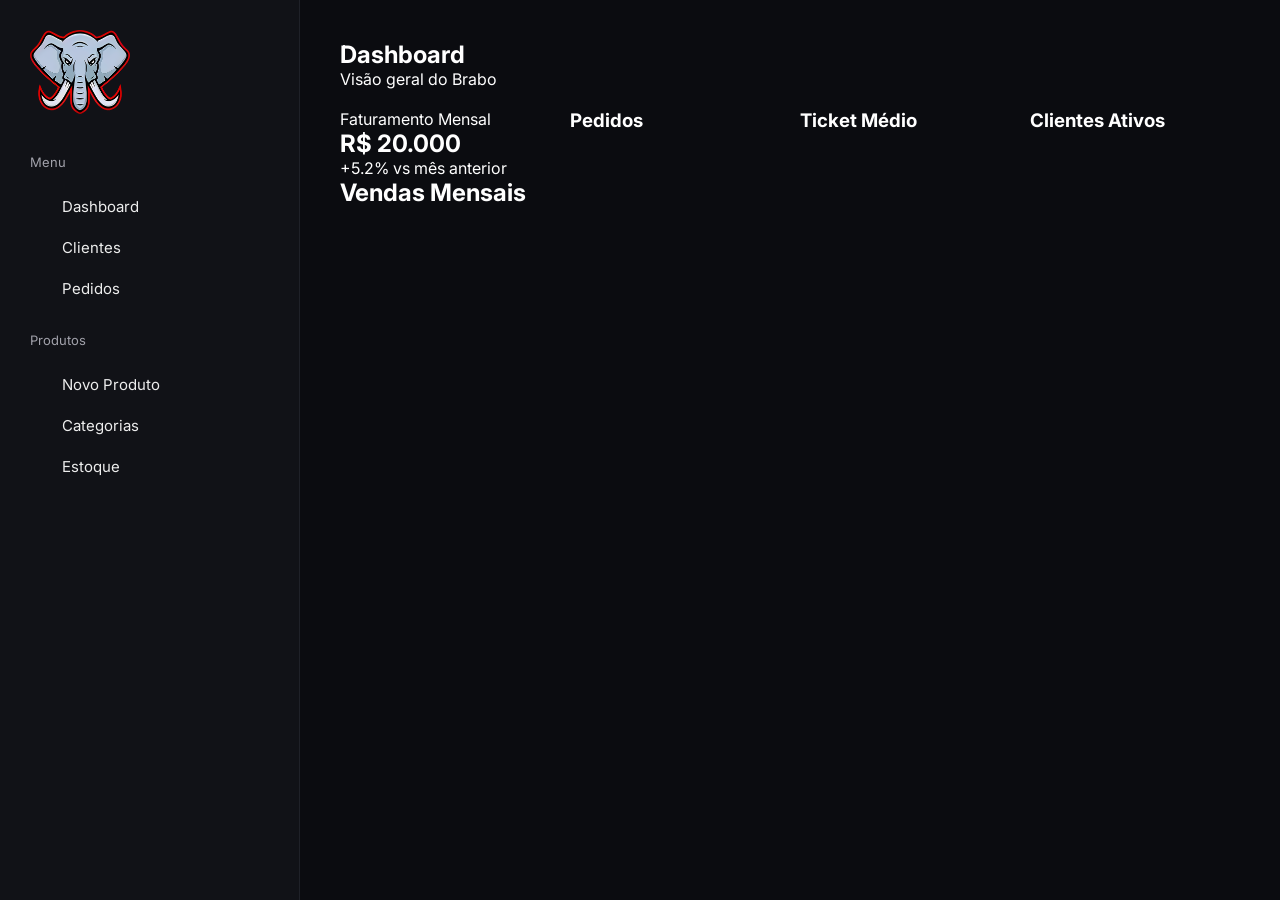
==== index.html @ 4aa59b55 "estrutura do menu" ====
<!DOCTYPE html>
<html lang="pt-br">
<head>
    <meta charset="UTF-8">
    <meta name="viewport" content="width=device-width, initial-scale=1.0">
    <link rel="stylesheet" href="/css/style.css">
    <link rel='stylesheet' href='https://cdn-uicons.flaticon.com/2.1.0/uicons-regular-rounded/css/uicons-regular-rounded.css'>

    <script src="/js/main.js" defer></script>
    <title>Dashboard</title>
</head>
<body>
    <aside class="menu">
        <div class="Logo">
          <img src="/assets/img/logo.png" alt="Brabo logo, company brand symbol for the wholesale admin dashboard"
        </div>
        <nav>
            <h3>Menu</h3>
            <ul>
            <li><a href="Dashboard.html"><i class="fi fi-rr-apps"></i>Dashboard</a></li>
            <li><a href="Clientes.html"><i class="fi fi-rr-users"></i>Clientes</a></li>
            <li><a href="Pedidos.html"><i class="fi fi-rr-shopping-cart">
            </i>Pedidos</a></li>
            </ul>
        </nav>
        <nav>
            <h3>Produtos</h3>
            <ul>
                <li><a href="Novo Produto.html"><i class="fi fi-rr-add"></i>Novo Produto</a></li>
                <li><a href="Coleções.html"><i class="fi fi-rr-book-open-cover"></i>Categorias</a></li>
                <li><a href="Estoque.html"><i class="fi fi-rr-home-location-alt"></i>Estoque</a></li>
            </ul>
        </nav>
    </aside>
    
    <main>
        <header>
            <h2>Dashboard</h2>
            <p>Visão geral do Brabo</p>
     </header>
         <section class="cards-grid">
             <article class="card">
                <div class="card-header">
                    <span class="card-title">Faturamento Mensal<span>
                        <i class="fi fi-rr-dollar"></i>
                    </div>
                    <div class="card-body">
                        <h2 class="card-value">R$ 20.000</h2>
                        <span class="card-status"> +5.2% vs mês anterior</span>
                    </div>
            
                </article> <!-- O card do faturamento -->
                
                <article class="Card">
                    <h3><span>Pedidos</span></h3>
                </article> <!-- O Card do total de pedidos--> 

                <article class="Card">
                    <h3><span>Ticket Médio</span></h3>
                </article>  <!--O Card do Ticket Médio-->

                <article class="Card">
                    <h3><span>Clientes Ativos</span></h3>
                </article> <!--Card dos Clientes ativos-->
            </section>
         
            <section class="grafico-container">
                <h2>Vendas Mensais</h2>
                <div>

                </div>
            </section>
    </main>
</body>
</html>
---- css/style.css ----
@import url('https://fonts.googleapis.com/css2?family=IBM+Plex+Mono:ital,wght@0,100;0,200;0,300;0,400;0,500;0,600;0,700;1,100;1,200;1,300;1,400;1,500;1,600;1,700&family=Inter:ital,opsz,wght@0,14..32,100..900;1,14..32,100..900&display=swap');


  :root {
  /* Paleta de Cores */
  --cor-primaria: #7F0008;   /* Ex: botões, links */
  --cor-secundaria: ##0D0D0D; /* Ex: texto secundário */
  --cor-fundo: #404040;      /* Ex: fundo da página */
  --cor-texto: #EDEDED;      /* Ex: texto principal */
  --cor-destaque: #28a745 ;   /* Ex: alertas, botões de ação */
  
  /* Espaçamento/Margens (opcional, mas recomendado) */
  --espacamento-padrao: 16px;
}

* {
  margin: 0;
  padding: 0;
  box-sizing: border-box;
  font-family: 'Inter', sans-serif, monospace;
}

body {
  display: flex;
  min-height: 100vh;
  background-color: #0b0c10;
  color: #ffffff;
}

img {
  width: 100px;
  height: auto;
  display: block;
  margin-bottom: 40px;
}
aside {
  width: 300px;
  background-color: #111217;
  border-right: 1px solid #1f2128;
  padding: 30px;
}

aside ul {
  list-style: none;
  margin-bottom: 24px;
}

aside a {
  text-decoration: none;
  color:#EDEDED;
  font-size: 15px;
  display: block;
  padding: 10px 12px;
  border-radius: 6px;
  transition: all 0.2s;
  gap: 12px;
}
aside a i {
  color: #7F0008;
  font-size: 18px;
  padding: 0px 10px;
  align-items: center;
}

aside h3 {
  font-size: small;
  font-weight: 400;
  color:#a1a1aa;
  margin-bottom: 15px;

}

li:hover {
  background-color:#1f2128;
  border-radius: 10px;
  color: white;

}

main {
  flex: 1;
  padding: 40px;
}

.cards-grid {
  display: grid;
  grid-template-columns: repeat(4, 1fr);
  gap: 20px;
  margin-top: 20px;
}

.
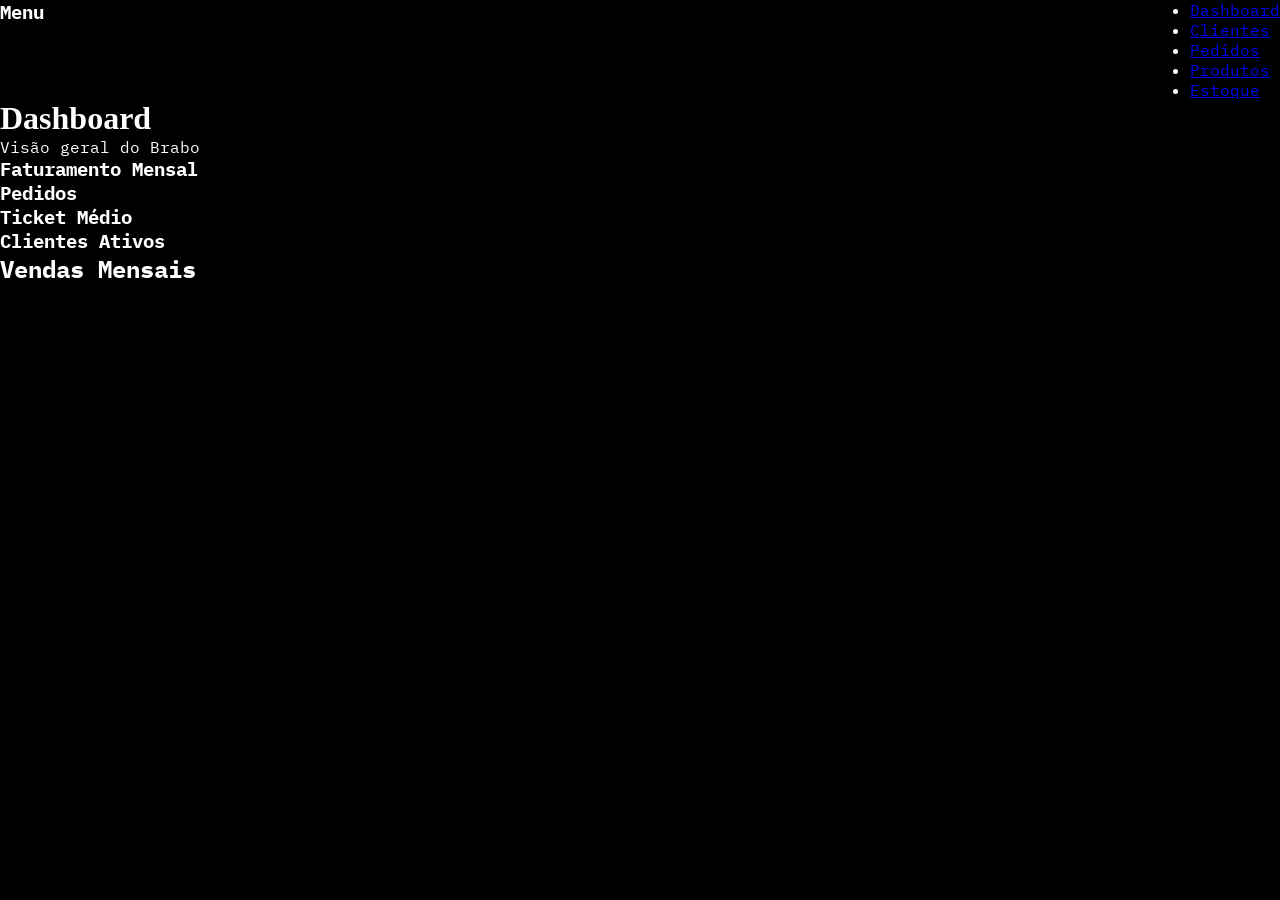
==== commit 43980750: "att" ====
--- a/index.html
+++ b/index.html
@@ -4,51 +4,33 @@
     <meta charset="UTF-8">
     <meta name="viewport" content="width=device-width, initial-scale=1.0">
     <link rel="stylesheet" href="/css/style.css">
-    <link rel='stylesheet' href='https://cdn-uicons.flaticon.com/2.1.0/uicons-regular-rounded/css/uicons-regular-rounded.css'>
-
     <script src="/js/main.js" defer></script>
     <title>Dashboard</title>
 </head>
 <body>
-    <aside class="menu">
-        <div class="Logo">
-          <img src="/assets/img/logo.png" alt="Brabo logo, company brand symbol for the wholesale admin dashboard"
+    <aside>
+        <div class="Logo" src="/assets/img/logo.png" alt="Logo">
+
         </div>
         <nav>
             <h3>Menu</h3>
             <ul>
-            <li><a href="Dashboard.html"><i class="fi fi-rr-apps"></i>Dashboard</a></li>
-            <li><a href="Clientes.html"><i class="fi fi-rr-users"></i>Clientes</a></li>
-            <li><a href="Pedidos.html"><i class="fi fi-rr-shopping-cart">
-            </i>Pedidos</a></li>
-            </ul>
-        </nav>
-        <nav>
-            <h3>Produtos</h3>
-            <ul>
-                <li><a href="Novo Produto.html"><i class="fi fi-rr-add"></i>Novo Produto</a></li>
-                <li><a href="Coleções.html"><i class="fi fi-rr-book-open-cover"></i>Categorias</a></li>
-                <li><a href="Estoque.html"><i class="fi fi-rr-home-location-alt"></i>Estoque</a></li>
+            <li><a href="Dashboard.html">Dashboard</a></li>
+            <li><a href="Clientes.html">Clientes</a></li>
+            <li><a href="Pedidos.html">Pedidos</a></li>
+            <li><a href="Produtos.html">Produtos</a></li>
+            <li><a href="Estoque.html">Estoque</a></li>
             </ul>
         </nav>
     </aside>
-    
     <main>
         <header>
-            <h2>Dashboard</h2>
+            <h1>Dashboard</h1>
             <p>Visão geral do Brabo</p>
-     </header>
-         <section class="cards-grid">
-             <article class="card">
-                <div class="card-header">
-                    <span class="card-title">Faturamento Mensal<span>
-                        <i class="fi fi-rr-dollar"></i>
-                    </div>
-                    <div class="card-body">
-                        <h2 class="card-value">R$ 20.000</h2>
-                        <span class="card-status"> +5.2% vs mês anterior</span>
-                    </div>
-            
+            </header>
+            <section>
+                <article class="Card">
+                    <h3><span>Faturamento Mensal</span></h3>
                 </article> <!-- O card do faturamento -->
                 
                 <article class="Card">
@@ -63,8 +45,7 @@
                     <h3><span>Clientes Ativos</span></h3>
                 </article> <!--Card dos Clientes ativos-->
             </section>
-         
-            <section class="grafico-container">
+            <section>
                 <h2>Vendas Mensais</h2>
                 <div>
 
--- a/css/style.css
+++ b/css/style.css
@@ -2,92 +2,29 @@
 @import url('https://fonts.googleapis.com/css2?family=IBM+Plex+Mono:ital,wght@0,100;0,200;0,300;0,400;0,500;0,600;0,700;1,100;1,200;1,300;1,400;1,500;1,600;1,700&family=Inter:ital,opsz,wght@0,14..32,100..900;1,14..32,100..900&display=swap');
 
 
-  :root {
-  /* Paleta de Cores */
-  --cor-primaria: #7F0008;   /* Ex: botões, links */
-  --cor-secundaria: ##0D0D0D; /* Ex: texto secundário */
-  --cor-fundo: #404040;      /* Ex: fundo da página */
-  --cor-texto: #EDEDED;      /* Ex: texto principal */
-  --cor-destaque: #28a745 ;   /* Ex: alertas, botões de ação */
-  
-  /* Espaçamento/Margens (opcional, mas recomendado) */
-  --espacamento-padrao: 16px;
-}
 
 * {
   margin: 0;
   padding: 0;
   box-sizing: border-box;
-  font-family: 'Inter', sans-serif, monospace;
+  font-family: 'IBM Plex Mono', sans-serif, monospace;
 }
 
 body {
-  display: flex;
-  min-height: 100vh;
-  background-color: #0b0c10;
-  color: #ffffff;
+  background-color: black;
+  color: white;
+}
+div.Logo {
+    width: 100%;
+    height: auto;
+}
+nav {
+    display: flex;
+    justify-content: space-between;
+    
 }
 
-img {
-  width: 100px;
-  height: auto;
-  display: block;
-  margin-bottom: 40px;
-}
-aside {
-  width: 300px;
-  background-color: #111217;
-  border-right: 1px solid #1f2128;
-  padding: 30px;
-}
-
-aside ul {
-  list-style: none;
-  margin-bottom: 24px;
-}
-
-aside a {
-  text-decoration: none;
-  color:#EDEDED;
-  font-size: 15px;
-  display: block;
-  padding: 10px 12px;
-  border-radius: 6px;
-  transition: all 0.2s;
-  gap: 12px;
-}
-aside a i {
-  color: #7F0008;
-  font-size: 18px;
-  padding: 0px 10px;
-  align-items: center;
-}
-
-aside h3 {
-  font-size: small;
-  font-weight: 400;
-  color:#a1a1aa;
-  margin-bottom: 15px;
-
-}
-
-li:hover {
-  background-color:#1f2128;
-  border-radius: 10px;
-  color: white;
-
-}
-
-main {
-  flex: 1;
-  padding: 40px;
-}
-
-.cards-grid {
-  display: grid;
-  grid-template-columns: repeat(4, 1fr);
-  gap: 20px;
-  margin-top: 20px;
-}
-
-. +h1 {
+  font-family: 'IBM Plex Mono';
+  font-weight: 600;
+}
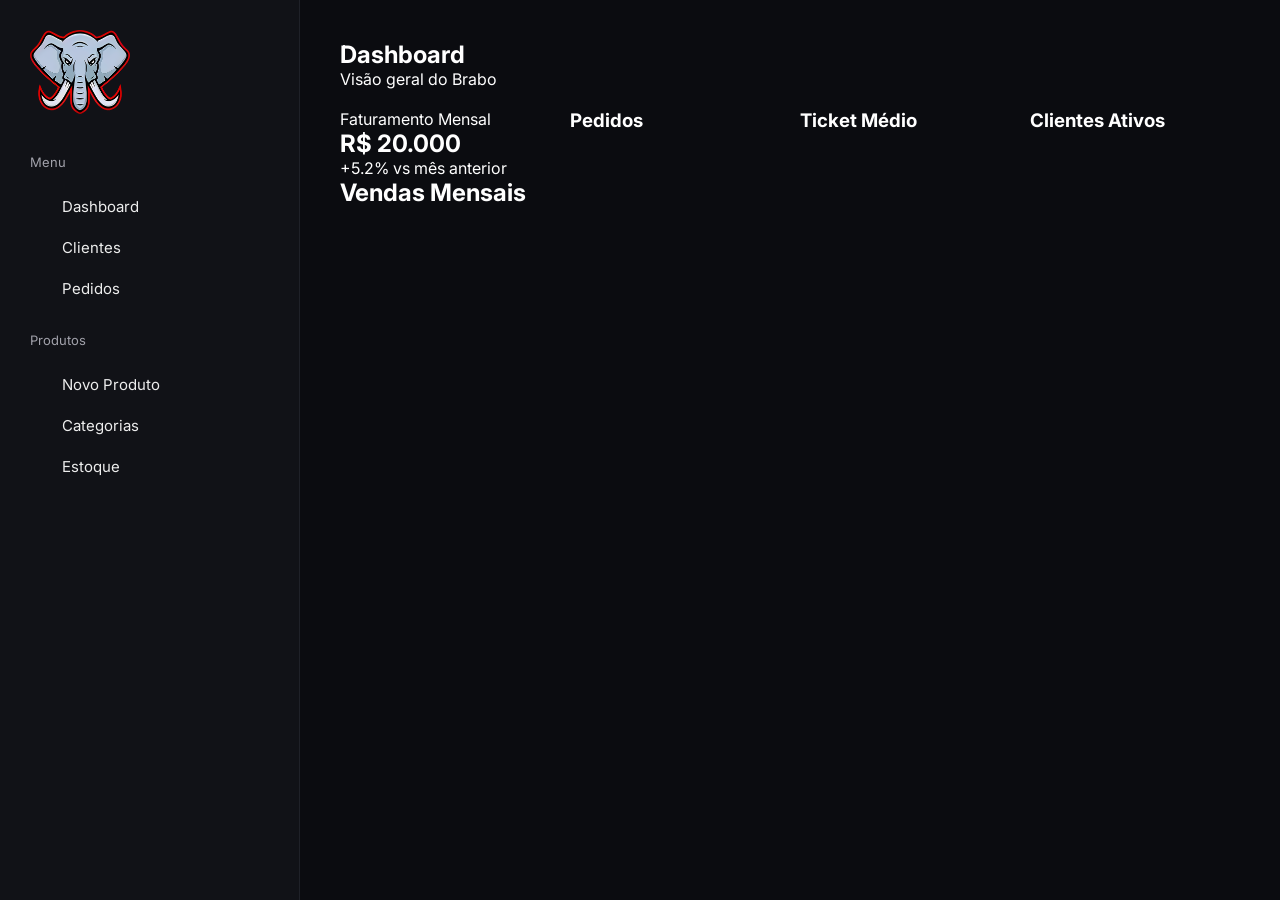
==== commit d9ffdd6c: "Merge branch 'main' of https://github.com/eugarcias/atacado-admin" ====
--- a/index.html
+++ b/index.html
@@ -4,33 +4,51 @@
     <meta charset="UTF-8">
     <meta name="viewport" content="width=device-width, initial-scale=1.0">
     <link rel="stylesheet" href="/css/style.css">
+    <link rel='stylesheet' href='https://cdn-uicons.flaticon.com/2.1.0/uicons-regular-rounded/css/uicons-regular-rounded.css'>
+
     <script src="/js/main.js" defer></script>
     <title>Dashboard</title>
 </head>
 <body>
-    <aside>
-        <div class="Logo" src="/assets/img/logo.png" alt="Logo">
-
+    <aside class="menu">
+        <div class="Logo">
+          <img src="/assets/img/logo.png" alt="Brabo logo, company brand symbol for the wholesale admin dashboard"
         </div>
         <nav>
             <h3>Menu</h3>
             <ul>
-            <li><a href="Dashboard.html">Dashboard</a></li>
-            <li><a href="Clientes.html">Clientes</a></li>
-            <li><a href="Pedidos.html">Pedidos</a></li>
-            <li><a href="Produtos.html">Produtos</a></li>
-            <li><a href="Estoque.html">Estoque</a></li>
+            <li><a href="Dashboard.html"><i class="fi fi-rr-apps"></i>Dashboard</a></li>
+            <li><a href="Clientes.html"><i class="fi fi-rr-users"></i>Clientes</a></li>
+            <li><a href="Pedidos.html"><i class="fi fi-rr-shopping-cart">
+            </i>Pedidos</a></li>
+            </ul>
+        </nav>
+        <nav>
+            <h3>Produtos</h3>
+            <ul>
+                <li><a href="Novo Produto.html"><i class="fi fi-rr-add"></i>Novo Produto</a></li>
+                <li><a href="Coleções.html"><i class="fi fi-rr-book-open-cover"></i>Categorias</a></li>
+                <li><a href="Estoque.html"><i class="fi fi-rr-home-location-alt"></i>Estoque</a></li>
             </ul>
         </nav>
     </aside>
+    
     <main>
         <header>
-            <h1>Dashboard</h1>
+            <h2>Dashboard</h2>
             <p>Visão geral do Brabo</p>
-            </header>
-            <section>
-                <article class="Card">
-                    <h3><span>Faturamento Mensal</span></h3>
+     </header>
+         <section class="cards-grid">
+             <article class="card">
+                <div class="card-header">
+                    <span class="card-title">Faturamento Mensal<span>
+                        <i class="fi fi-rr-dollar"></i>
+                    </div>
+                    <div class="card-body">
+                        <h2 class="card-value">R$ 20.000</h2>
+                        <span class="card-status"> +5.2% vs mês anterior</span>
+                    </div>
+            
                 </article> <!-- O card do faturamento -->
                 
                 <article class="Card">
@@ -45,7 +63,8 @@
                     <h3><span>Clientes Ativos</span></h3>
                 </article> <!--Card dos Clientes ativos-->
             </section>
-            <section>
+         
+            <section class="grafico-container">
                 <h2>Vendas Mensais</h2>
                 <div>
 
--- a/css/style.css
+++ b/css/style.css
@@ -2,29 +2,92 @@
 @import url('https://fonts.googleapis.com/css2?family=IBM+Plex+Mono:ital,wght@0,100;0,200;0,300;0,400;0,500;0,600;0,700;1,100;1,200;1,300;1,400;1,500;1,600;1,700&family=Inter:ital,opsz,wght@0,14..32,100..900;1,14..32,100..900&display=swap');
 
 
+  :root {
+  /* Paleta de Cores */
+  --cor-primaria: #7F0008;   /* Ex: botões, links */
+  --cor-secundaria: ##0D0D0D; /* Ex: texto secundário */
+  --cor-fundo: #404040;      /* Ex: fundo da página */
+  --cor-texto: #EDEDED;      /* Ex: texto principal */
+  --cor-destaque: #28a745 ;   /* Ex: alertas, botões de ação */
+  
+  /* Espaçamento/Margens (opcional, mas recomendado) */
+  --espacamento-padrao: 16px;
+}
 
 * {
   margin: 0;
   padding: 0;
   box-sizing: border-box;
-  font-family: 'IBM Plex Mono', sans-serif, monospace;
+  font-family: 'Inter', sans-serif, monospace;
 }
 
 body {
-  background-color: black;
-  color: white;
-}
-div.Logo {
-    width: 100%;
-    height: auto;
-}
-nav {
-    display: flex;
-    justify-content: space-between;
-    
+  display: flex;
+  min-height: 100vh;
+  background-color: #0b0c10;
+  color: #ffffff;
 }
 
-h1 {
-  font-family: 'IBM Plex Mono';
-  font-weight: 600;
-}+img {
+  width: 100px;
+  height: auto;
+  display: block;
+  margin-bottom: 40px;
+}
+aside {
+  width: 300px;
+  background-color: #111217;
+  border-right: 1px solid #1f2128;
+  padding: 30px;
+}
+
+aside ul {
+  list-style: none;
+  margin-bottom: 24px;
+}
+
+aside a {
+  text-decoration: none;
+  color:#EDEDED;
+  font-size: 15px;
+  display: block;
+  padding: 10px 12px;
+  border-radius: 6px;
+  transition: all 0.2s;
+  gap: 12px;
+}
+aside a i {
+  color: #7F0008;
+  font-size: 18px;
+  padding: 0px 10px;
+  align-items: center;
+}
+
+aside h3 {
+  font-size: small;
+  font-weight: 400;
+  color:#a1a1aa;
+  margin-bottom: 15px;
+
+}
+
+li:hover {
+  background-color:#1f2128;
+  border-radius: 10px;
+  color: white;
+
+}
+
+main {
+  flex: 1;
+  padding: 40px;
+}
+
+.cards-grid {
+  display: grid;
+  grid-template-columns: repeat(4, 1fr);
+  gap: 20px;
+  margin-top: 20px;
+}
+
+. 
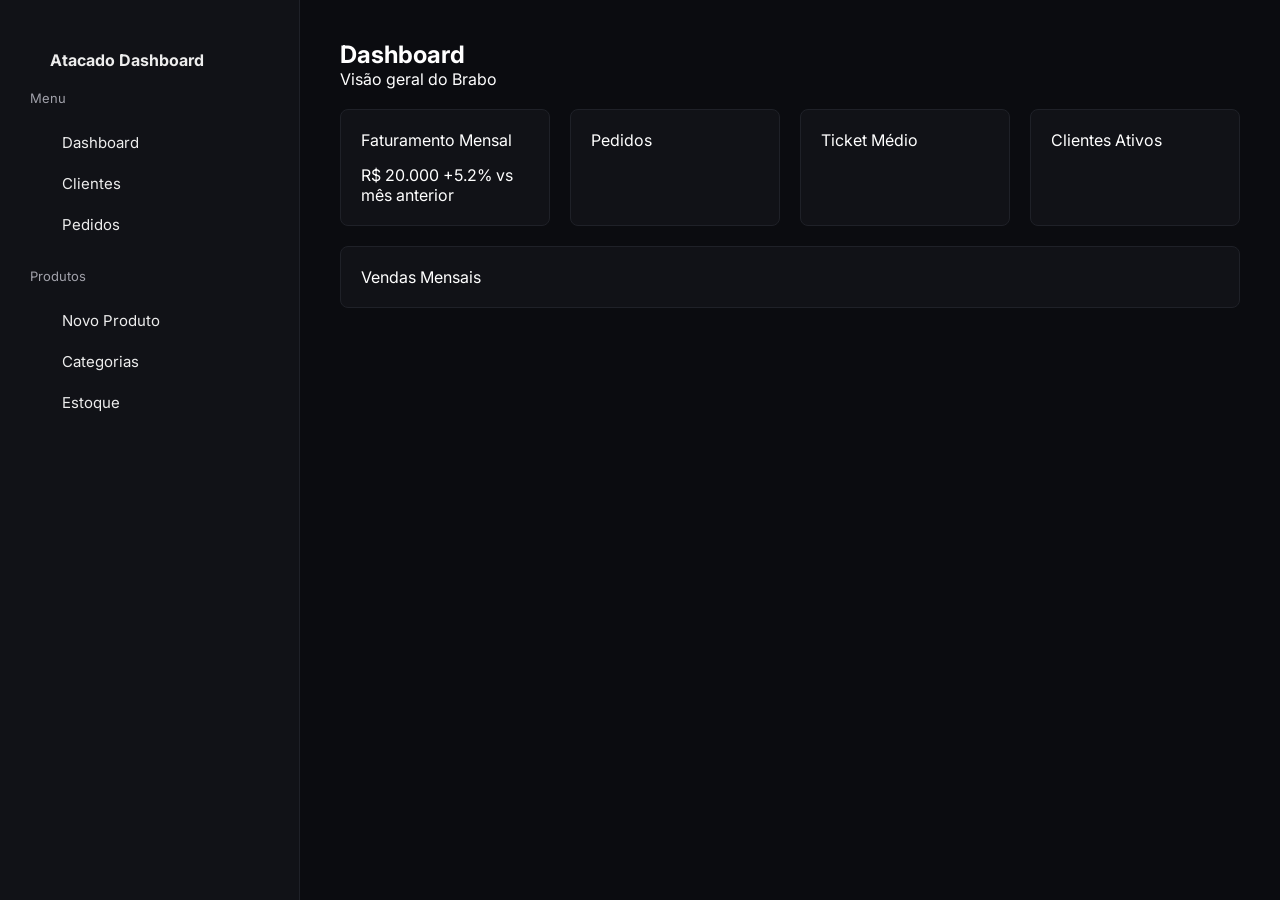
==== commit 7477576c: "estruturando o grid estruturando o grid layout do painel da dashboard do adm" ====
--- a/index.html
+++ b/index.html
@@ -11,8 +11,8 @@
 </head>
 <body>
     <aside class="menu">
-        <div class="Logo">
-          <img src="/assets/img/logo.png" alt="Brabo logo, company brand symbol for the wholesale admin dashboard"
+        <div class="Logoo">
+        <h1 class="Logo">Atacado Dashboard</h1>
         </div>
         <nav>
             <h3>Menu</h3>
@@ -45,29 +45,38 @@
                         <i class="fi fi-rr-dollar"></i>
                     </div>
                     <div class="card-body">
-                        <h2 class="card-value">R$ 20.000</h2>
+                        <span class="card-value">R$ 20.000</span>
                         <span class="card-status"> +5.2% vs mês anterior</span>
                     </div>
             
-                </article> <!-- O card do faturamento -->
+                </article> 
                 
-                <article class="Card">
-                    <h3><span>Pedidos</span></h3>
-                </article> <!-- O Card do total de pedidos--> 
+                <article class="card">
+                    <div class="card-header">
+                    <span class="card-title">Pedidos</span>
+                    <i class="fi fi-rr-shopping-cart"></i> 
+                    </div>
+                </article> 
 
-                <article class="Card">
-                    <h3><span>Ticket Médio</span></h3>
-                </article>  <!--O Card do Ticket Médio-->
+                <article class="card">
+                    <div class="card-header">
+                    <span class="card-title">Ticket Médio</span>
+                    <i class="fi fi-rr-dollar"></i>
+                    </div>
+                </article>  
 
-                <article class="Card">
-                    <h3><span>Clientes Ativos</span></h3>
-                </article> <!--Card dos Clientes ativos-->
+                <article class="card">
+                    <div class="card-header">
+                    <span class="card-title">Clientes Ativos</span>
+                    <i class="fi fi-rr-users"></i>
+                    </div>
+                </article>
             </section>
          
-            <section class="grafico-container">
-                <h2>Vendas Mensais</h2>
+            <section class="card-grafico">
                 <div>
-
+                <span class="card-title">Vendas Mensais</span>
+                <i class="fi fi-rr-chart-bar"></i>
                 </div>
             </section>
     </main>
--- a/css/style.css
+++ b/css/style.css
@@ -26,6 +26,13 @@
   min-height: 100vh;
   background-color: #0b0c10;
   color: #ffffff;
+}
+.Logo {
+  font-size: 16px;
+  font-family: 'Inter', sans-serif, monospace;
+  font-weight: bold;
+  color: #EDEDED;
+  padding: 20px;
 }
 
 img {
@@ -82,7 +89,15 @@
   flex: 1;
   padding: 40px;
 }
-
+.card {
+  background-color: #111217;
+  border: 1px solid #1f2128;
+  border-radius: 8px;
+  padding: 20px;
+  display: flex;
+  flex-direction: column;
+  gap: 15px;
+}
 .cards-grid {
   display: grid;
   grid-template-columns: repeat(4, 1fr);
@@ -90,4 +105,14 @@
   margin-top: 20px;
 }
 
-. +.card-header {
+  
+}
+
+.card-grafico {
+  background-color: #111217;
+  border: 1px solid #1f2128;
+  border-radius: 8px;
+  padding: 20px;
+  margin-top: 20px;
+}
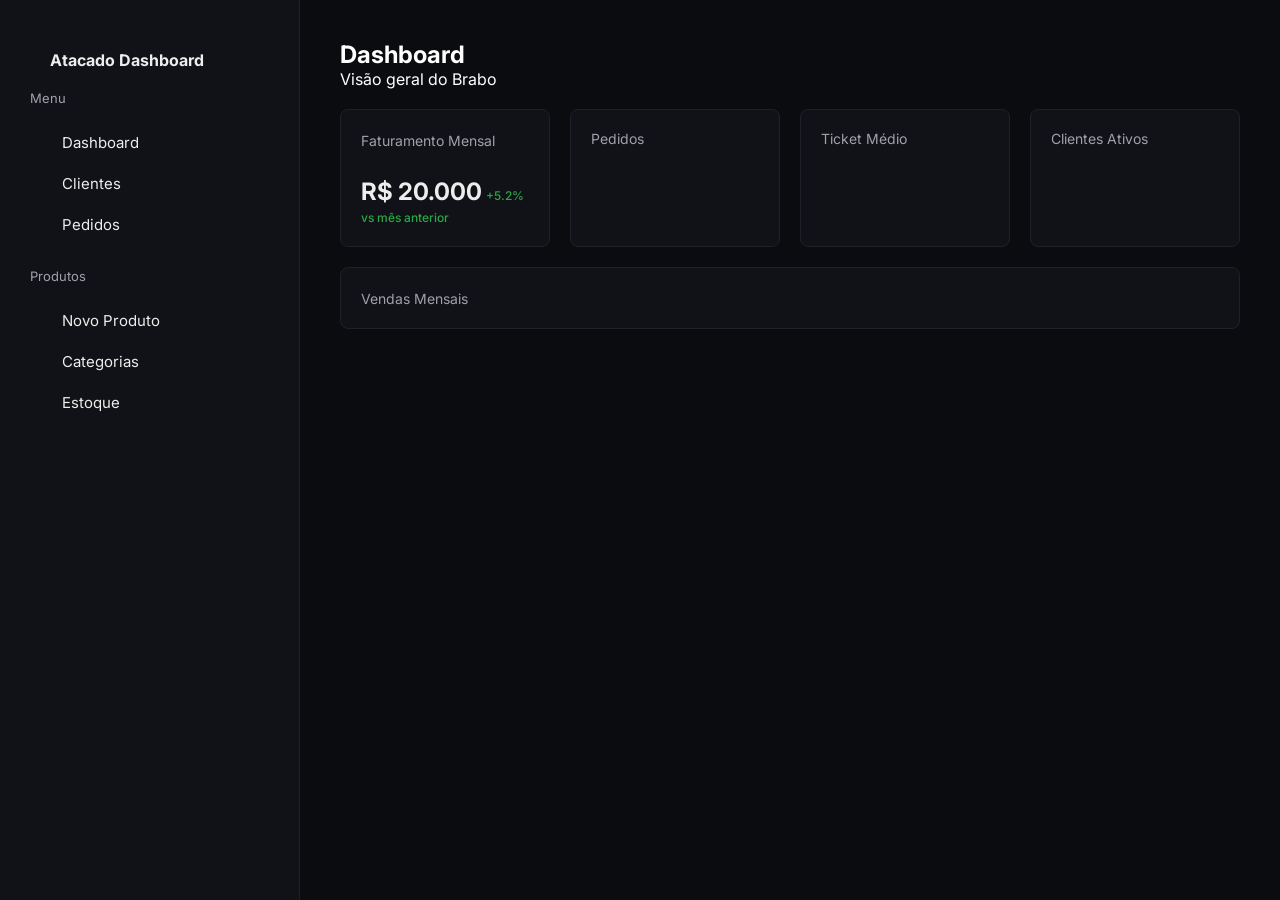
==== commit 2ecea51a: "estruturando a dashboard" ====
--- a/index.html
+++ b/index.html
@@ -38,37 +38,40 @@
             <h2>Dashboard</h2>
             <p>Visão geral do Brabo</p>
      </header>
+
+     
          <section class="cards-grid">
+            <!-- Cards de métricas -->
              <article class="card">
                 <div class="card-header">
                     <span class="card-title">Faturamento Mensal<span>
-                        <i class="fi fi-rr-dollar"></i>
+                        <i class="fi fi-rr-dollar" id="card-icon"></i>
                     </div>
                     <div class="card-body">
                         <span class="card-value">R$ 20.000</span>
                         <span class="card-status"> +5.2% vs mês anterior</span>
                     </div>
-            
                 </article> 
                 
+                <!--Card de Pedidos-->
                 <article class="card">
                     <div class="card-header">
                     <span class="card-title">Pedidos</span>
-                    <i class="fi fi-rr-shopping-cart"></i> 
+                    <i class="fi fi-rr-shopping-cart" id="card-icon"></i> 
                     </div>
                 </article> 
 
                 <article class="card">
                     <div class="card-header">
                     <span class="card-title">Ticket Médio</span>
-                    <i class="fi fi-rr-dollar"></i>
+                    <i class="fi fi-rr-dollar" id="card-icon"></i>
                     </div>
                 </article>  
 
                 <article class="card">
                     <div class="card-header">
                     <span class="card-title">Clientes Ativos</span>
-                    <i class="fi fi-rr-users"></i>
+                    <i class="fi fi-rr-users" id="card-icon"></i>
                     </div>
                 </article>
             </section>
@@ -76,7 +79,7 @@
             <section class="card-grafico">
                 <div>
                 <span class="card-title">Vendas Mensais</span>
-                <i class="fi fi-rr-chart-bar"></i>
+                <i class="fi fi-rr-chart-bar" id="card-icon"></i>
                 </div>
             </section>
     </main>
--- a/css/style.css
+++ b/css/style.css
@@ -106,6 +106,15 @@
 }
 
 .card-header {
+  display: flex;
+  align-items: center;
+  justify-content: space-between;
+  padding-bottom: 12px;
+}
+
+#card-icon {
+  color: #7F0008;
+  font-size: 16px;
   
 }
 
@@ -116,3 +125,21 @@
   padding: 20px;
   margin-top: 20px;
 }
+
+.card-title {
+  font-size: 14px;
+  color: #a1a1aa;
+  font-weight: 500px;
+}
+
+.card-value {
+  font-size: 24px;
+  color: #EDEDED;
+  font-weight: bold;
+}
+
+.card-status {
+  font-size: 12px;
+  color: #28a745;
+  font-weight: 500;
+}
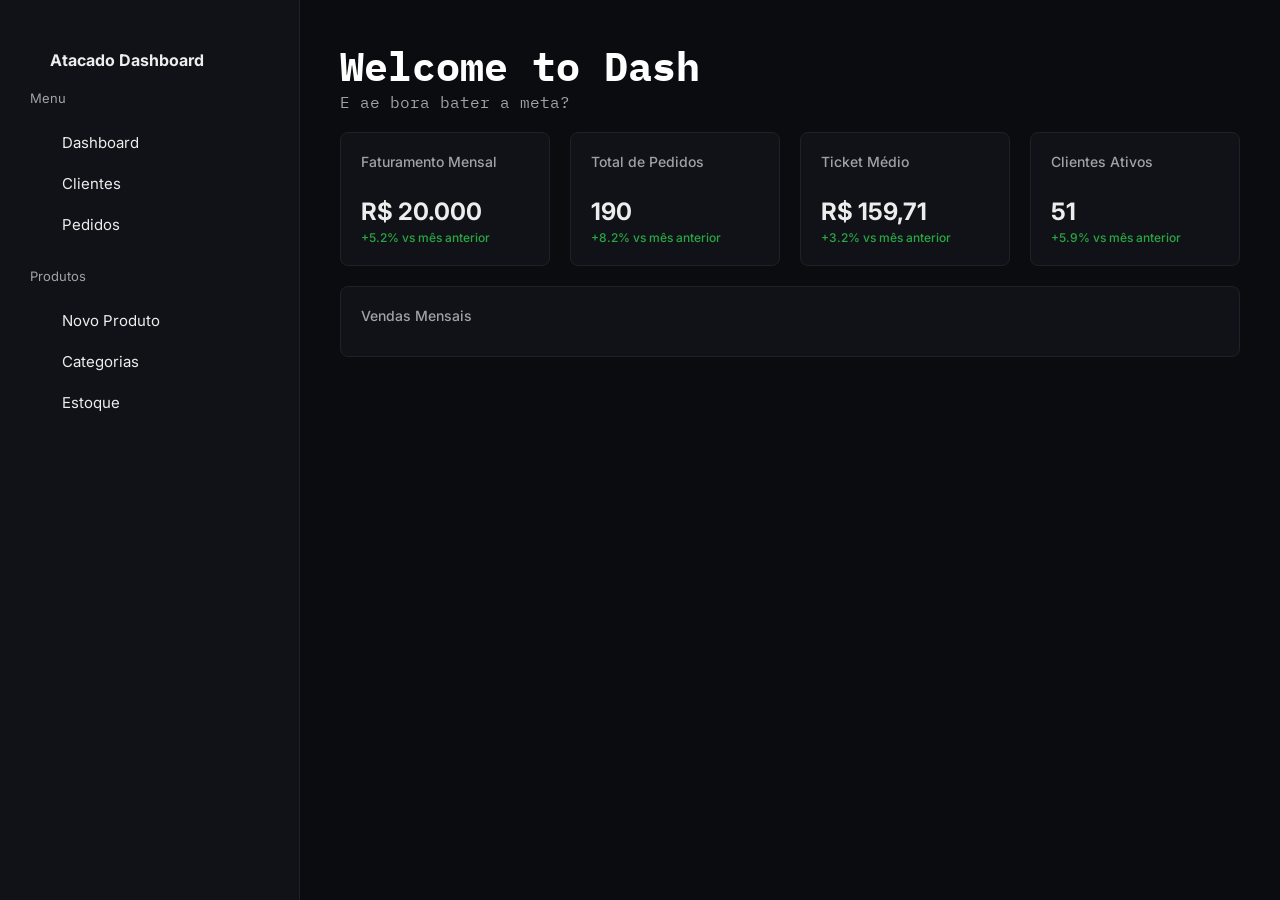
==== commit 156f082a: "estruturando a dashboard" ====
--- a/index.html
+++ b/index.html
@@ -33,54 +33,63 @@
         </nav>
     </aside>
     
-    <main>
+   <main>
         <header>
-            <h2>Dashboard</h2>
-            <p>Visão geral do Brabo</p>
-     </header>
+            <h2 class="title">Welcome to Dash</h2>
+            <span>
+                <p class="subtitle">E ae bora bater a meta?</p>
+            </span>
+        </header>
 
-     
-         <section class="cards-grid">
-            <!-- Cards de métricas -->
-             <article class="card">
+        <section class="cards-grid">
+            <article class="card">
                 <div class="card-header">
-                    <span class="card-title">Faturamento Mensal<span>
-                        <i class="fi fi-rr-dollar" id="card-icon"></i>
-                    </div>
-                    <div class="card-body">
-                        <span class="card-value">R$ 20.000</span>
-                        <span class="card-status"> +5.2% vs mês anterior</span>
-                    </div>
-                </article> 
-                
-                <!--Card de Pedidos-->
-                <article class="card">
-                    <div class="card-header">
-                    <span class="card-title">Pedidos</span>
-                    <i class="fi fi-rr-shopping-cart" id="card-icon"></i> 
-                    </div>
-                </article> 
+                    <span class="card-title">Faturamento Mensal</span>
+                    <i class="fi fi-rr-dollar card-icon"></i>
+                </div> <div class="card-body">
+                    <span class="card-value">R$ 20.000</span>
+                    <span class="card-status">+5.2% vs mês anterior</span>
+                </div> </article> 
+            
+            <article class="card">
+                <div class="card-header">
+                    <span class="card-title">Total de Pedidos</span>
+                    <i class="fi fi-rr-shopping-cart card-icon"></i>
+                </div>
+                <div class="card-body">
+                    <span class="card-value">190</span>
+                    <span class="card-status">+8.2% vs mês anterior</span> 
+                </div>
+            </article> 
 
-                <article class="card">
-                    <div class="card-header">
+            <article class="card">
+                <div class="card-header">
                     <span class="card-title">Ticket Médio</span>
-                    <i class="fi fi-rr-dollar" id="card-icon"></i>
-                    </div>
-                </article>  
+                    <i class="fi fi-rr-up card-icon"></i>
+                </div>
+                <div class="card-body">
+                    <span class="card-value">R$ 159,71</span>
+                    <span class="card-status">+3.2% vs mês anterior</span>
+                </div>
+            </article>  
 
-                <article class="card">
-                    <div class="card-header">
+            <article class="card">
+                <div class="card-header">
                     <span class="card-title">Clientes Ativos</span>
-                    <i class="fi fi-rr-users" id="card-icon"></i>
-                    </div>
-                </article>
-            </section>
+                    <i class="fi fi-rr-users card-icon"></i>
+                </div>
+                <div class="card-body">
+                    <span class="card-value">51</span>
+                    <span class="card-status">+5.9% vs mês anterior</span>
+                </div>
+            </article>
+        </section>
          
-            <section class="card-grafico">
-                <div>
+        <section class="card-grafico">
+            <div class="card-header">
                 <span class="card-title">Vendas Mensais</span>
-                <i class="fi fi-rr-chart-bar" id="card-icon"></i>
-                </div>
+                <i class="fi fi-rr-chart-bar card-icon"></i>
+            </div>
             </section>
     </main>
 </body>
--- a/css/style.css
+++ b/css/style.css
@@ -1,5 +1,8 @@
 
 @import url('https://fonts.googleapis.com/css2?family=IBM+Plex+Mono:ital,wght@0,100;0,200;0,300;0,400;0,500;0,600;0,700;1,100;1,200;1,300;1,400;1,500;1,600;1,700&family=Inter:ital,opsz,wght@0,14..32,100..900;1,14..32,100..900&display=swap');
+
+
+@import url('https://fonts.googleapis.com/css2?family=IBM+Plex+Mono:ital,wght@0,100;0,200;0,300;0,400;0,500;0,600;0,700;1,100;1,200;1,300;1,400;1,500;1,600;1,700&display=swap');
 
 
   :root {
@@ -34,7 +37,17 @@
   color: #EDEDED;
   padding: 20px;
 }
-
+.title {
+  font-family: 'IBM PLex Mono', sans-serif, monospace;
+  font-weight: 700;
+  font-size: 40px;
+}
+.subtitle {
+  font-family: 'IBM Plex Mono', sans-serif, monospace;
+  color:#a1a1aa;
+  font-weight: 400;
+  font-size: 16px;
+}
 img {
   width: 100px;
   height: auto;
@@ -98,6 +111,12 @@
   flex-direction: column;
   gap: 15px;
 }
+.card-body {
+  display: flex;
+  flex-direction: column;
+  gap: 4px;
+ 
+}
 .cards-grid {
   display: grid;
   grid-template-columns: repeat(4, 1fr);
@@ -112,7 +131,7 @@
   padding-bottom: 12px;
 }
 
-#card-icon {
+.card-icon {
   color: #7F0008;
   font-size: 16px;
   
@@ -129,7 +148,7 @@
 .card-title {
   font-size: 14px;
   color: #a1a1aa;
-  font-weight: 500px;
+  font-weight: 500;
 }
 
 .card-value {
@@ -142,4 +161,5 @@
   font-size: 12px;
   color: #28a745;
   font-weight: 500;
+  
 }
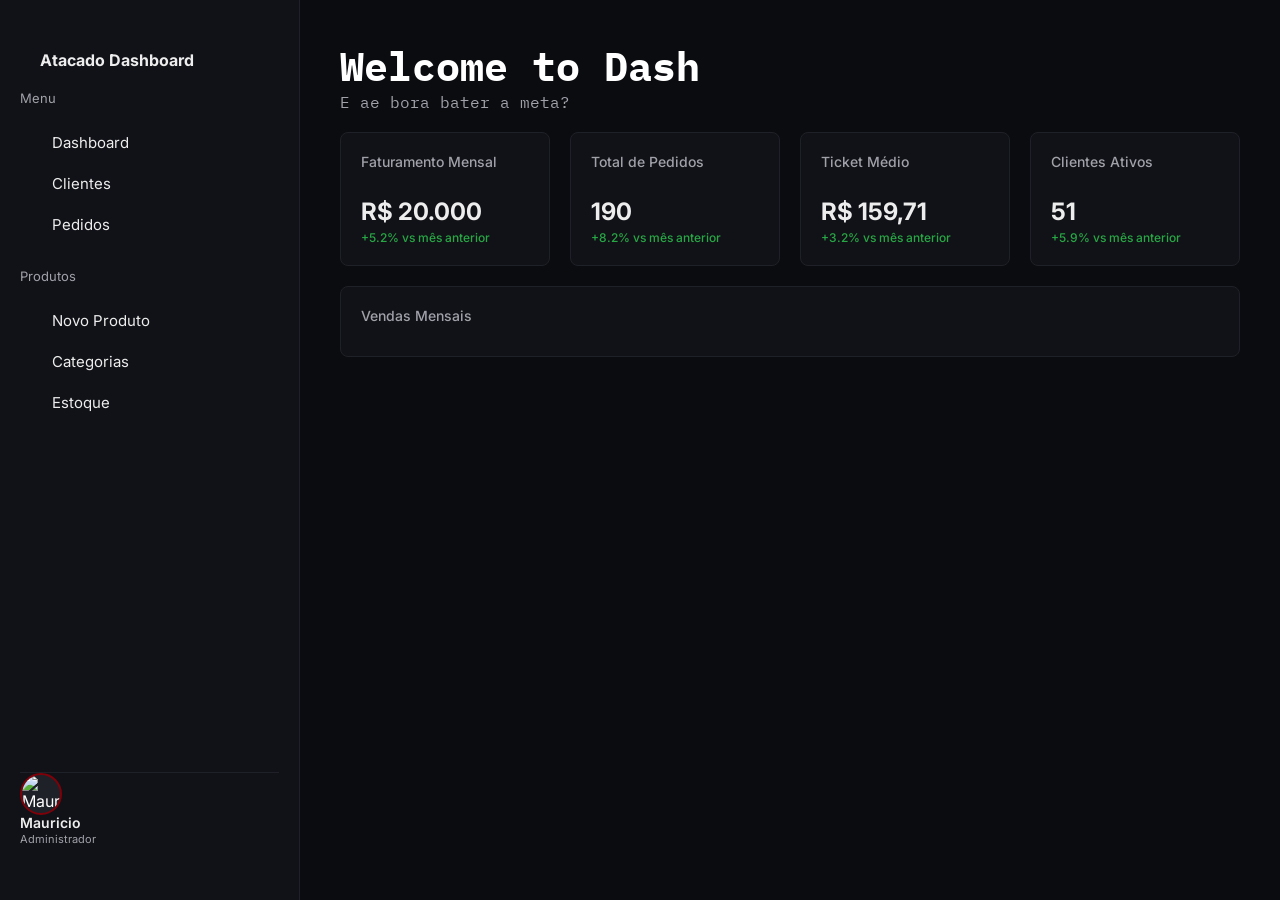
==== commit 0d66fb3b: "estruturando o menu lateral" ====
--- a/index.html
+++ b/index.html
@@ -10,25 +10,25 @@
     <title>Dashboard</title>
 </head>
 <body>
-    <aside class="menu">
+    <aside class="menu" id="sidebar-container">
         <div class="Logoo">
         <h1 class="Logo">Atacado Dashboard</h1>
         </div>
         <nav>
             <h3>Menu</h3>
             <ul>
-            <li><a href="Dashboard.html"><i class="fi fi-rr-apps"></i>Dashboard</a></li>
-            <li><a href="Clientes.html"><i class="fi fi-rr-users"></i>Clientes</a></li>
-            <li><a href="Pedidos.html"><i class="fi fi-rr-shopping-cart">
+            <li><a href="/index.html" target="_self"><i class="fi fi-rr-apps"></i>Dashboard</a></li>
+            <li><a href="/pages/Clientes.html" target="_self"><i class="fi fi-rr-users"></i>Clientes</a></li>
+            <li><a href="/pages/Pedidos.html" target="_self"><i class="fi fi-rr-shopping-cart">
             </i>Pedidos</a></li>
             </ul>
         </nav>
         <nav>
             <h3>Produtos</h3>
             <ul>
-                <li><a href="Novo Produto.html"><i class="fi fi-rr-add"></i>Novo Produto</a></li>
-                <li><a href="Coleções.html"><i class="fi fi-rr-book-open-cover"></i>Categorias</a></li>
-                <li><a href="Estoque.html"><i class="fi fi-rr-home-location-alt"></i>Estoque</a></li>
+                <li><a href="/pages/Novo Produto.html" target="_self"><i class="fi fi-rr-add"></i>Novo Produto</a></li>
+                <li><a href="/pages/Categorias.html" target="_self"><i class="fi fi-rr-book-open-cover"></i>Categorias</a></li>
+                <li><a href="/pages/Estoque.html" target="_self"><i class="fi fi-rr-home-location-alt"></i>Estoque</a></li>
             </ul>
         </nav>
     </aside>
--- a/css/style.css
+++ b/css/style.css
@@ -60,7 +60,82 @@
   border-right: 1px solid #1f2128;
   padding: 30px;
 }
-
+aside.menu {
+  display: flex;
+  flex-direction: column;
+  height: 100vh;
+  padding: 30px 20px;
+  background-color: #111217;
+}
+
+.sidebar-wrapper {
+  display: flex;
+  flex-direction: column;
+  justify-content: space-between;
+  height: 100%;
+}
+.user-profile {
+  display: flex;
+  align-items: center;
+  justify-content: space-between;
+  padding-bottom: 24px;
+  border-top: 1px solid #1f2128;
+  width: 100%;
+}
+
+.user-info {
+  display: flex;
+  align-items: center;
+  gap: 12px;
+}
+.user-avatar {
+  width: 42px;
+  height: 42px;
+  border-radius: 50%;
+  border: 2px solid #7F0008;
+  object-fit: cover;
+  flex-shrink: 0;
+  background-color: #1f2128;
+  margin-bottom: 0
+}
+
+.user-text {
+    display: flex;
+    flex-direction: column;
+    justify-content: center;;
+}
+
+.user-name {
+    font-size: 14px;
+    font-weight: 600;
+    color: #EDEDED;
+    line-height: 1.2;;
+}
+
+.user-role {
+    font-size: 11px;
+    color: #a1a1aa;
+}
+aside a.settings-icon {
+    display: flex;
+    padding: 5px;
+    align-items: center;
+    justify-content: center;
+    
+   
+}
+.settings-icon i {
+    color: #7F0008;
+    font-size: 18px;
+    text-decoration: none;
+    padding: 10px;
+    border-radius: 6px;
+    transition: all 0.2s;
+}
+aside a.settings-icon:hover i {
+  color: #EDEDED; 
+  transform: rotate(45deg);
+}
 aside ul {
   list-style: none;
   margin-bottom: 24px;
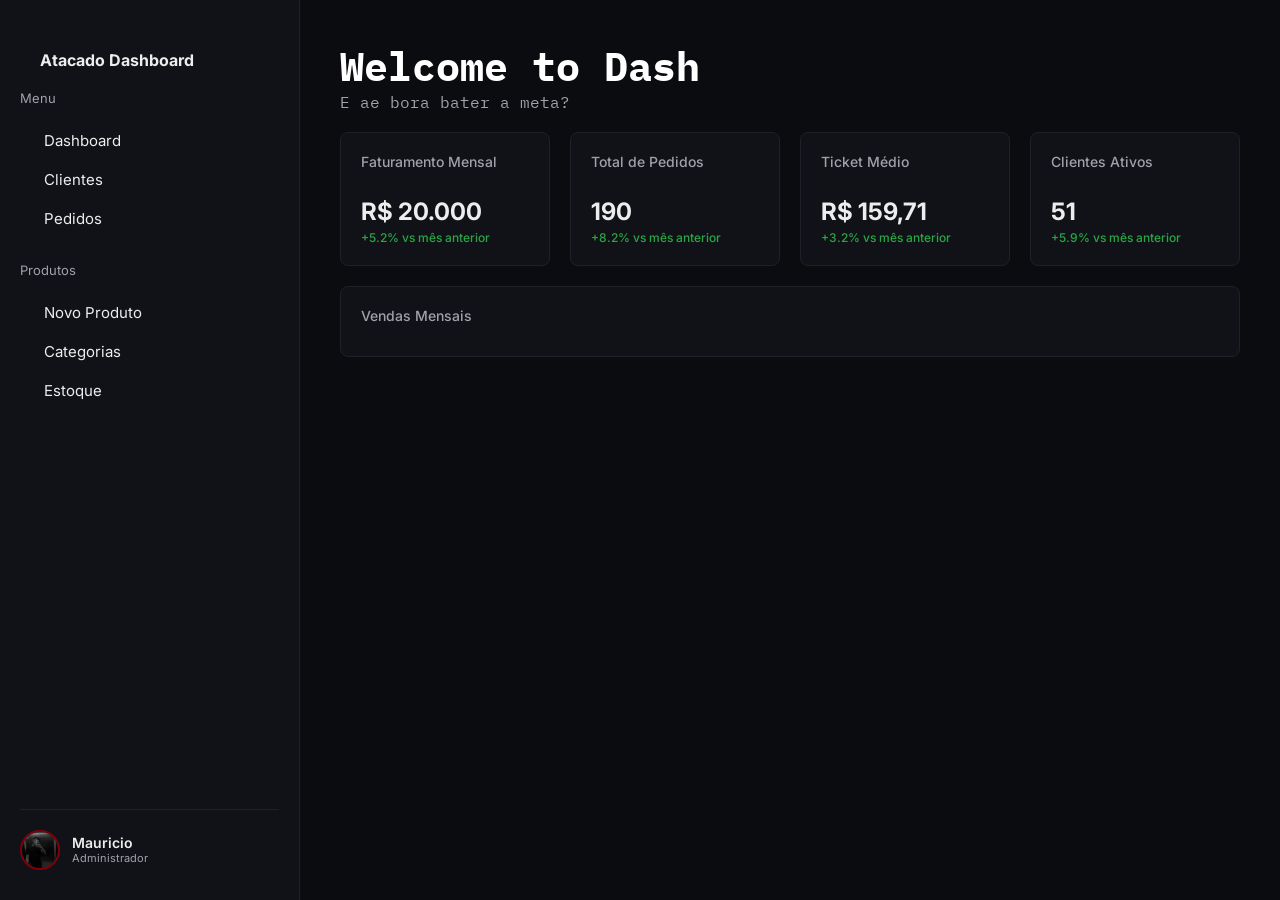
==== commit 0648760f: "estrutarando Estruturando as configurações do perfil. E organizando o Css para cada página Html" ====
--- a/index.html
+++ b/index.html
@@ -3,11 +3,16 @@
 <head>
     <meta charset="UTF-8">
     <meta name="viewport" content="width=device-width, initial-scale=1.0">
-    <link rel="stylesheet" href="/css/style.css">
-    <link rel='stylesheet' href='https://cdn-uicons.flaticon.com/2.1.0/uicons-regular-rounded/css/uicons-regular-rounded.css'>
+    
+  <link rel='stylesheet' href='https://cdn-uicons.flaticon.com/2.1.0/uicons-regular-rounded/css/uicons-regular-rounded.css'>
+    
+    <link rel="stylesheet" href="/css/global.css">
+    <link rel="stylesheet" href="/css/sidebar.css">
+    <link rel="stylesheet" href="/css/dashboard.css">
 
     <script src="/js/main.js" defer></script>
     <title>Dashboard</title>
+    
 </head>
 <body>
     <aside class="menu" id="sidebar-container">
--- a/css/global.css
+++ b/css/global.css
@@ -0,0 +1,229 @@
+/* =========================================
+   1. GLOBAL STYLES & RESETS
+   ========================================= */
+@import url('https://fonts.googleapis.com/css2?family=IBM+Plex+Mono:ital,wght@0,100;0,200;0,300;0,400;0,500;0,600;0,700;1,100;1,200;1,300;1,400;1,500;1,600;1,700&family=Inter:ital,opsz,wght@0,14..32,100..900;1,14..32,100..900&display=swap');
+
+:root {
+  /* Paleta de Cores (Corrigido ##0D0D0D) */
+  --cor-primaria: #7F0008;
+  --cor-secundaria: #0D0D0D; 
+  --cor-fundo: #404040;
+  --cor-texto: #EDEDED;
+  --cor-destaque: #28a745;
+  --espacamento-padrao: 16px;
+}
+
+* {
+  margin: 0;
+  padding: 0;
+  box-sizing: border-box;
+  font-family: 'Inter', sans-serif, monospace;
+}
+
+body {
+  display: flex;
+  min-height: 100vh;
+  background-color: #0b0c10;
+  color: #ffffff;
+}
+
+main {
+  flex: 1;
+  padding: 40px;
+}
+
+.Logo {
+  font-size: 16px;
+  font-weight: bold;
+  color: #EDEDED;
+  padding: 20px;
+}
+
+.title {
+  font-family: 'IBM PLex Mono', sans-serif, monospace;
+  font-weight: 700;
+  font-size: 40px;
+}
+
+.subtitle {
+  font-family: 'IBM Plex Mono', sans-serif, monospace;
+  color: #a1a1aa;
+  font-weight: 400;
+  font-size: 16px;
+}
+
+/* Regra global perigosa mantida sob controle nos perfis */
+img {
+  width: 100px;
+  height: auto;
+  display: block;
+  margin-bottom: 40px;
+}
+
+/* =========================================
+   2. SIDEBAR (MENU LATERAL)
+   ========================================= */
+aside.menu {
+  width: 300px;
+  display: flex;
+  flex-direction: column;
+  height: 100vh;
+  padding: 30px 20px;
+  background-color: #111217;
+  border-right: 1px solid #1f2128;
+}
+
+.sidebar-wrapper {
+  display: flex;
+  flex-direction: column;
+  justify-content: space-between;
+  height: 100%;
+}
+
+aside ul { list-style: none; margin-bottom: 24px; }
+aside h3 { font-size: small; font-weight: 400; color: #a1a1aa; margin-bottom: 15px; }
+
+aside a {
+  text-decoration: none;
+  color: #EDEDED;
+  font-size: 15px;
+  display: flex;
+  padding: 10px 12px;
+  border-radius: 6px;
+  transition: all 0.2s;
+  gap: 12px;
+  align-items: center;
+}
+
+aside a i { color: #7F0008; font-size: 18px; }
+li:hover a { background-color: #1f2128; color: white; }
+
+/* =========================================
+   3. PERFIL DO USUÁRIO (RODAPÉ DO MENU)
+   - TRAVA DE SEGURANÇA APLICADA AQUI -
+   ========================================= */
+.user-profile {
+  display: flex;
+  flex-direction: row; 
+  align-items: center;
+  justify-content: space-between; 
+  padding-top: 20px;
+  border-top: 1px solid #1f2128;
+  width: 100%;
+  margin-top: auto;
+  flex-wrap: nowrap !important; 
+}
+
+.user-info {
+  display: flex;
+  flex-direction: row; 
+  align-items: center;
+  gap: 12px;
+  min-width: 0; 
+}
+
+.avatar-wrapper {
+  display: FLEX;
+  flex-shrink: 0; 
+}
+
+.user-avatar {
+ width: 40px !important;
+ height: 40px !important;
+ margin: 0 !important;
+ display: block !important;
+ border-radius: 50%;
+ border: 2px solid #7F0008;
+ object-fit: cover;
+ background-color: #1f2128;
+}
+.user-info img.user-avatar {
+  width: 40px !important;
+  height: 40px !important;
+  margin: 0 !important; 
+  display: block !important;
+  border-radius: 50%;
+  border: 2px solid #7F0008;
+  object-fit: cover;
+  background-color: #1f2128;
+  flex-shrink: 0; /* Impede a imagem de amassar */
+}
+
+.user-text {
+  display: flex;
+  flex-direction: column; /* Nome em cima, Cargo embaixo */
+  justify-content: center;
+}
+
+.user-name {
+  font-size: 14px;
+  font-weight: 600;
+  color: #EDEDED;
+  line-height: 1.2;
+  white-space: nowrap;
+  overflow: hidden;
+  text-overflow: ellipsis;
+}
+
+.user-role {
+  font-size: 11px;
+  color: #a1a1aa;
+}
+
+
+aside a.settings-icon {
+  padding: 5px !important;
+  background: transparent !important;
+  display: flex;
+  align-items: center;
+  justify-content: center;
+}
+
+aside a.settings-icon i {
+  color: #a1a1aa;
+  font-size: 18px;
+  transition: all 0.2s;
+}
+
+aside a.settings-icon:hover i { color: #ef4444; }
+
+/* =========================================
+   4. MAIN CONTENT & CARDS
+   ========================================= */
+.cards-grid {
+  display: grid;
+  grid-template-columns: repeat(4, 1fr);
+  gap: 20px;
+  margin-top: 20px;
+}
+
+.card {
+  background-color: #111217;
+  border: 1px solid #1f2128;
+  border-radius: 8px;
+  padding: 20px;
+  display: flex;
+  flex-direction: column;
+  gap: 15px;
+}
+
+.card-header {
+  display: flex;
+  align-items: center;
+  justify-content: space-between;
+  padding-bottom: 12px;
+}
+
+.card-title { font-size: 14px; color: #a1a1aa; font-weight: 500; }
+.card-icon { color: #7F0008; font-size: 16px; }
+.card-body { display: flex; flex-direction: column; gap: 4px; }
+.card-value { font-size: 24px; color: #EDEDED; font-weight: bold; }
+.card-status { font-size: 12px; color: #28a745; font-weight: 500; }
+
+.card-grafico {
+  background-color: #111217;
+  border: 1px solid #1f2128;
+  border-radius: 8px;
+  padding: 20px;
+  margin-top: 20px;
+}
--- a/css/sidebar.css
+++ b/css/sidebar.css
@@ -0,0 +1,110 @@
+/* =========================================
+   /css/sidebar.css
+   ========================================= */
+aside.menu {
+  width: 300px;
+  display: flex;
+  flex-direction: column;
+  height: 100vh;
+  padding: 30px 20px;
+  background-color: #111217;
+  border-right: 1px solid #1f2128;
+}
+
+.sidebar-wrapper {
+  display: flex;
+  flex-direction: column;
+  justify-content: space-between;
+  height: 100%;
+}
+
+aside ul { list-style: none; margin-bottom: 24px; }
+aside h3 { font-size: small; font-weight: 400; color: #a1a1aa; margin-bottom: 15px; }
+
+aside a {
+  text-decoration: none;
+  color: #EDEDED;
+  font-size: 15px;
+  display: flex;
+  padding: 10px 12px;
+  border-radius: 6px;
+  transition: all 0.2s;
+  gap: 12px;
+  align-items: center;
+}
+
+aside a i { color: #7F0008; font-size: 18px; }
+li:hover a { background-color: #1f2128; color: white; }
+
+/* -----------------------------------------
+   PERFIL DO USUÁRIO - O ALINHAMENTO DEFINITIVO
+   ----------------------------------------- */
+.user-profile {
+  display: flex;
+  flex-direction: row;
+  align-items: center;
+  justify-content: space-between; 
+  padding-top: 20px;
+  border-top: 1px solid #1f2128;
+  width: 100%;
+  margin-top: auto;
+  flex-wrap: nowrap; /
+}
+
+.user-info {
+  display: flex;
+  flex-direction: row;
+  align-items: center;
+  gap: 12px;
+  min-width: 0; 
+}
+
+.user-info img.user-avatar {
+  width: 40px !important;
+  height: 40px !important;
+  margin: 0 !important; 
+  display: block !important;
+  border-radius: 50%;
+  border: 2px solid #7F0008;
+  object-fit: cover;
+  background-color: #1f2128;
+  flex-shrink: 0; 
+}
+
+.user-text {
+  display: flex;
+  flex-direction: column;
+  justify-content: center;
+  overflow: hidden;
+}
+
+.user-name {
+  font-size: 14px;
+  font-weight: 600;
+  color: #EDEDED;
+  line-height: 1.2;
+  white-space: nowrap;
+  overflow: hidden;
+  text-overflow: ellipsis; 
+
+.user-role {
+  font-size: 11px;
+  color: #a1a1aa;
+  white-space: nowrap;
+}
+
+aside a.settings-icon {
+  padding: 5px !important;
+  background: transparent !important;
+  width: fit-content;
+  display: flex;
+  justify-content: center;
+}
+
+aside a.settings-icon i {
+  color: #a1a1aa;
+  font-size: 18px;
+  transition: all 0.2s;
+}
+
+aside a.settings-icon:hover i { color: #ef4444; }
--- a/css/dashboard.css
+++ b/css/dashboard.css
@@ -0,0 +1,40 @@
+/* =========================================
+   /css/dashboard.css
+   ========================================= */
+.cards-grid {
+  display: grid;
+  grid-template-columns: repeat(4, 1fr);
+  gap: 20px;
+  margin-top: 20px;
+}
+
+.card {
+  background-color: #111217;
+  border: 1px solid #1f2128;
+  border-radius: 8px;
+  padding: 20px;
+  display: flex;
+  flex-direction: column;
+  gap: 15px;
+}
+
+.card-header {
+  display: flex;
+  align-items: center;
+  justify-content: space-between;
+  padding-bottom: 12px;
+}
+
+.card-title { font-size: 14px; color: #a1a1aa; font-weight: 500; }
+.card-icon { color: #7F0008; font-size: 16px; }
+.card-body { display: flex; flex-direction: column; gap: 4px; }
+.card-value { font-size: 24px; color: #EDEDED; font-weight: bold; }
+.card-status { font-size: 12px; color: #28a745; font-weight: 500; }
+
+.card-grafico {
+  background-color: #111217;
+  border: 1px solid #1f2128;
+  border-radius: 8px;
+  padding: 20px;
+  margin-top: 20px;
+}
